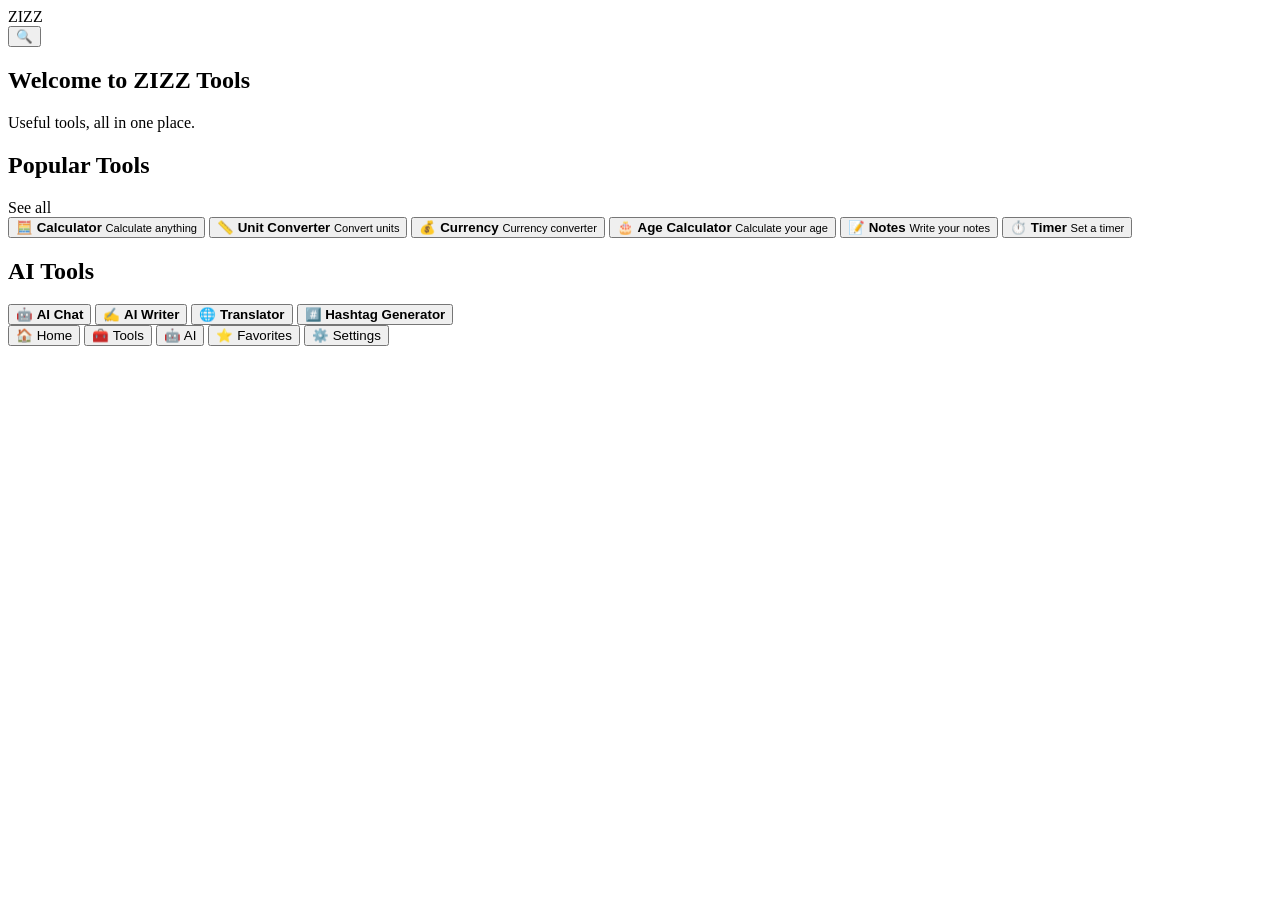
==== index.html @ c637cec1 "Create index.html" ====
<!DOCTYPE html>
<html lang="en">
<head>
    <meta charset="UTF-8">
    <meta name="viewport" content="width=device-width, initial-scale=1.0">

    <title>ZIZZ Tools</title>

    <link rel="stylesheet" href="css/style.css">
</head>

<body>

    <header class="header">
        <div class="logo">ZIZZ</div>

        <button class="search-btn" id="searchBtn">
            🔍
        </button>
    </header>


    <main>

        <section class="welcome">
            <h1>Welcome to ZIZZ Tools</h1>
            <p>Useful tools, all in one place.</p>
        </section>


        <section class="section">

            <div class="section-title">
                <h2>Popular Tools</h2>
                <span>See all</span>
            </div>


            <div class="tools-grid">

                <button class="tool-card">
                    <span class="tool-icon">🧮</span>
                    <strong>Calculator</strong>
                    <small>Calculate anything</small>
                </button>


                <button class="tool-card">
                    <span class="tool-icon">📏</span>
                    <strong>Unit Converter</strong>
                    <small>Convert units</small>
                </button>


                <button class="tool-card">
                    <span class="tool-icon">💰</span>
                    <strong>Currency</strong>
                    <small>Currency converter</small>
                </button>


                <button class="tool-card">
                    <span class="tool-icon">🎂</span>
                    <strong>Age Calculator</strong>
                    <small>Calculate your age</small>
                </button>


                <button class="tool-card">
                    <span class="tool-icon">📝</span>
                    <strong>Notes</strong>
                    <small>Write your notes</small>
                </button>


                <button class="tool-card">
                    <span class="tool-icon">⏱️</span>
                    <strong>Timer</strong>
                    <small>Set a timer</small>
                </button>

            </div>

        </section>


        <section class="section">

            <div class="section-title">
                <h2>AI Tools</h2>
            </div>


            <div class="ai-grid">

                <button class="ai-card">
                    🤖
                    <strong>AI Chat</strong>
                </button>

                <button class="ai-card">
                    ✍️
                    <strong>AI Writer</strong>
                </button>

                <button class="ai-card">
                    🌐
                    <strong>Translator</strong>
                </button>

                <button class="ai-card">
                    #️⃣
                    <strong>Hashtag Generator</strong>
                </button>

            </div>

        </section>

    </main>


    <nav class="bottom-nav">

        <button class="nav-item active">
            🏠
            <span>Home</span>
        </button>

        <button class="nav-item">
            🧰
            <span>Tools</span>
        </button>

        <button class="nav-item">
            🤖
            <span>AI</span>
        </button>

        <button class="nav-item">
            ⭐
            <span>Favorites</span>
        </button>

        <button class="nav-item">
            ⚙️
            <span>Settings</span>
        </button>

    </nav>


    <script src="js/app.js"></script>

</body>
</html>
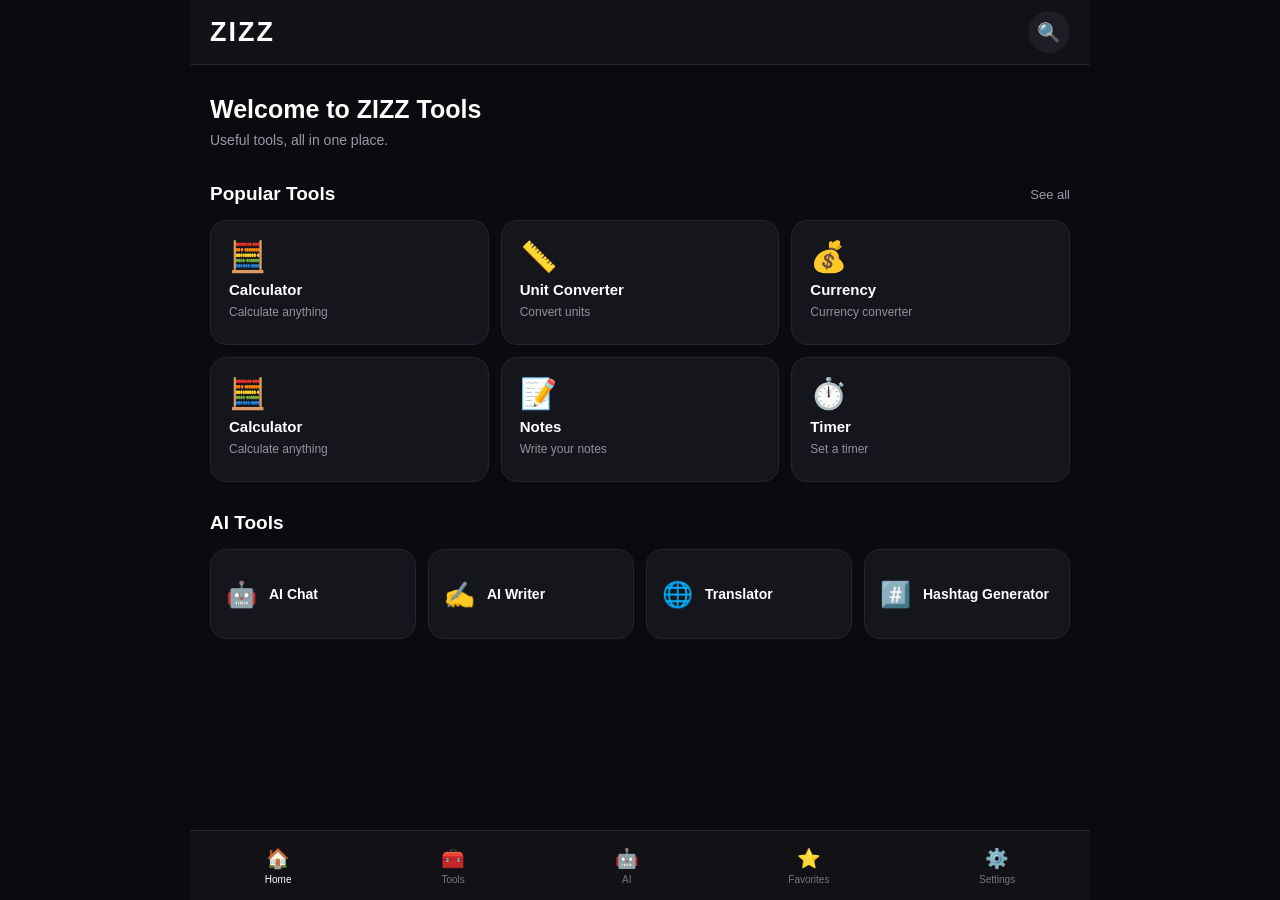
==== commit 73b8345e: "Update index.html" ====
--- a/index.html
+++ b/index.html
@@ -59,10 +59,10 @@
                 </button>
 
 
-                <button class="tool-card">
-                    <span class="tool-icon">🎂</span>
-                    <strong>Age Calculator</strong>
-                    <small>Calculate your age</small>
+                <button class="tool-card" onclick="location.href='tools/calculator.html'">
+    <span class="tool-icon">🧮</span>
+    <strong>Calculator</strong>
+    <small>Calculate anything</small>
                 </button>
 
 
--- a/css/style.css
+++ b/css/style.css
@@ -0,0 +1,206 @@
+* {
+    margin: 0;
+    padding: 0;
+    box-sizing: border-box;
+}
+
+body {
+    font-family: Arial, sans-serif;
+    background: #0b0b0f;
+    color: white;
+    padding-bottom: 80px;
+}
+
+button {
+    border: none;
+    cursor: pointer;
+    color: inherit;
+}
+
+/* Header */
+
+.header {
+    height: 65px;
+    display: flex;
+    align-items: center;
+    justify-content: space-between;
+    padding: 0 20px;
+    background: #111116;
+    border-bottom: 1px solid #25252c;
+    position: sticky;
+    top: 0;
+    z-index: 10;
+}
+
+.logo {
+    font-size: 27px;
+    font-weight: 800;
+    letter-spacing: 2px;
+}
+
+.search-btn {
+    width: 42px;
+    height: 42px;
+    border-radius: 50%;
+    background: #1d1d25;
+    font-size: 19px;
+}
+
+/* Welcome */
+
+.welcome {
+    padding: 30px 20px 20px;
+}
+
+.welcome h1 {
+    font-size: 25px;
+    margin-bottom: 8px;
+}
+
+.welcome p {
+    color: #9999a5;
+    font-size: 14px;
+}
+
+/* Sections */
+
+.section {
+    padding: 15px 20px;
+}
+
+.section-title {
+    display: flex;
+    justify-content: space-between;
+    align-items: center;
+    margin-bottom: 15px;
+}
+
+.section-title h2 {
+    font-size: 19px;
+}
+
+.section-title span {
+    color: #9999a5;
+    font-size: 13px;
+}
+
+/* Tools */
+
+.tools-grid {
+    display: grid;
+    grid-template-columns: repeat(2, 1fr);
+    gap: 12px;
+}
+
+.tool-card {
+    min-height: 125px;
+    padding: 18px;
+    text-align: left;
+    border-radius: 16px;
+    background: #15151c;
+    border: 1px solid #25252d;
+    display: flex;
+    flex-direction: column;
+    gap: 7px;
+}
+
+.tool-card:active,
+.ai-card:active {
+    transform: scale(0.97);
+}
+
+.tool-icon {
+    font-size: 30px;
+}
+
+.tool-card strong {
+    font-size: 15px;
+}
+
+.tool-card small {
+    color: #92929e;
+    font-size: 12px;
+}
+
+/* AI */
+
+.ai-grid {
+    display: grid;
+    grid-template-columns: repeat(2, 1fr);
+    gap: 12px;
+}
+
+.ai-card {
+    min-height: 90px;
+    padding: 15px;
+    border-radius: 16px;
+    background: #15151c;
+    border: 1px solid #25252d;
+    text-align: left;
+    display: flex;
+    align-items: center;
+    gap: 12px;
+    font-size: 25px;
+}
+
+.ai-card strong {
+    font-size: 14px;
+}
+
+/* Bottom Navigation */
+
+.bottom-nav {
+    position: fixed;
+    bottom: 0;
+    left: 0;
+    width: 100%;
+    height: 70px;
+    background: #111116;
+    border-top: 1px solid #25252c;
+    display: flex;
+    justify-content: space-around;
+    align-items: center;
+    z-index: 20;
+}
+
+.nav-item {
+    background: transparent;
+    color: #777783;
+    font-size: 19px;
+    display: flex;
+    flex-direction: column;
+    align-items: center;
+    gap: 4px;
+}
+
+.nav-item span {
+    font-size: 10px;
+}
+
+.nav-item.active {
+    color: white;
+}
+
+/* Desktop */
+
+@media (min-width: 700px) {
+
+    body {
+        max-width: 900px;
+        margin: auto;
+    }
+
+    .tools-grid {
+        grid-template-columns: repeat(3, 1fr);
+    }
+
+    .ai-grid {
+        grid-template-columns: repeat(4, 1fr);
+    }
+
+    .bottom-nav {
+        max-width: 900px;
+        left: 50%;
+        transform: translateX(-50%);
+    }
+}
